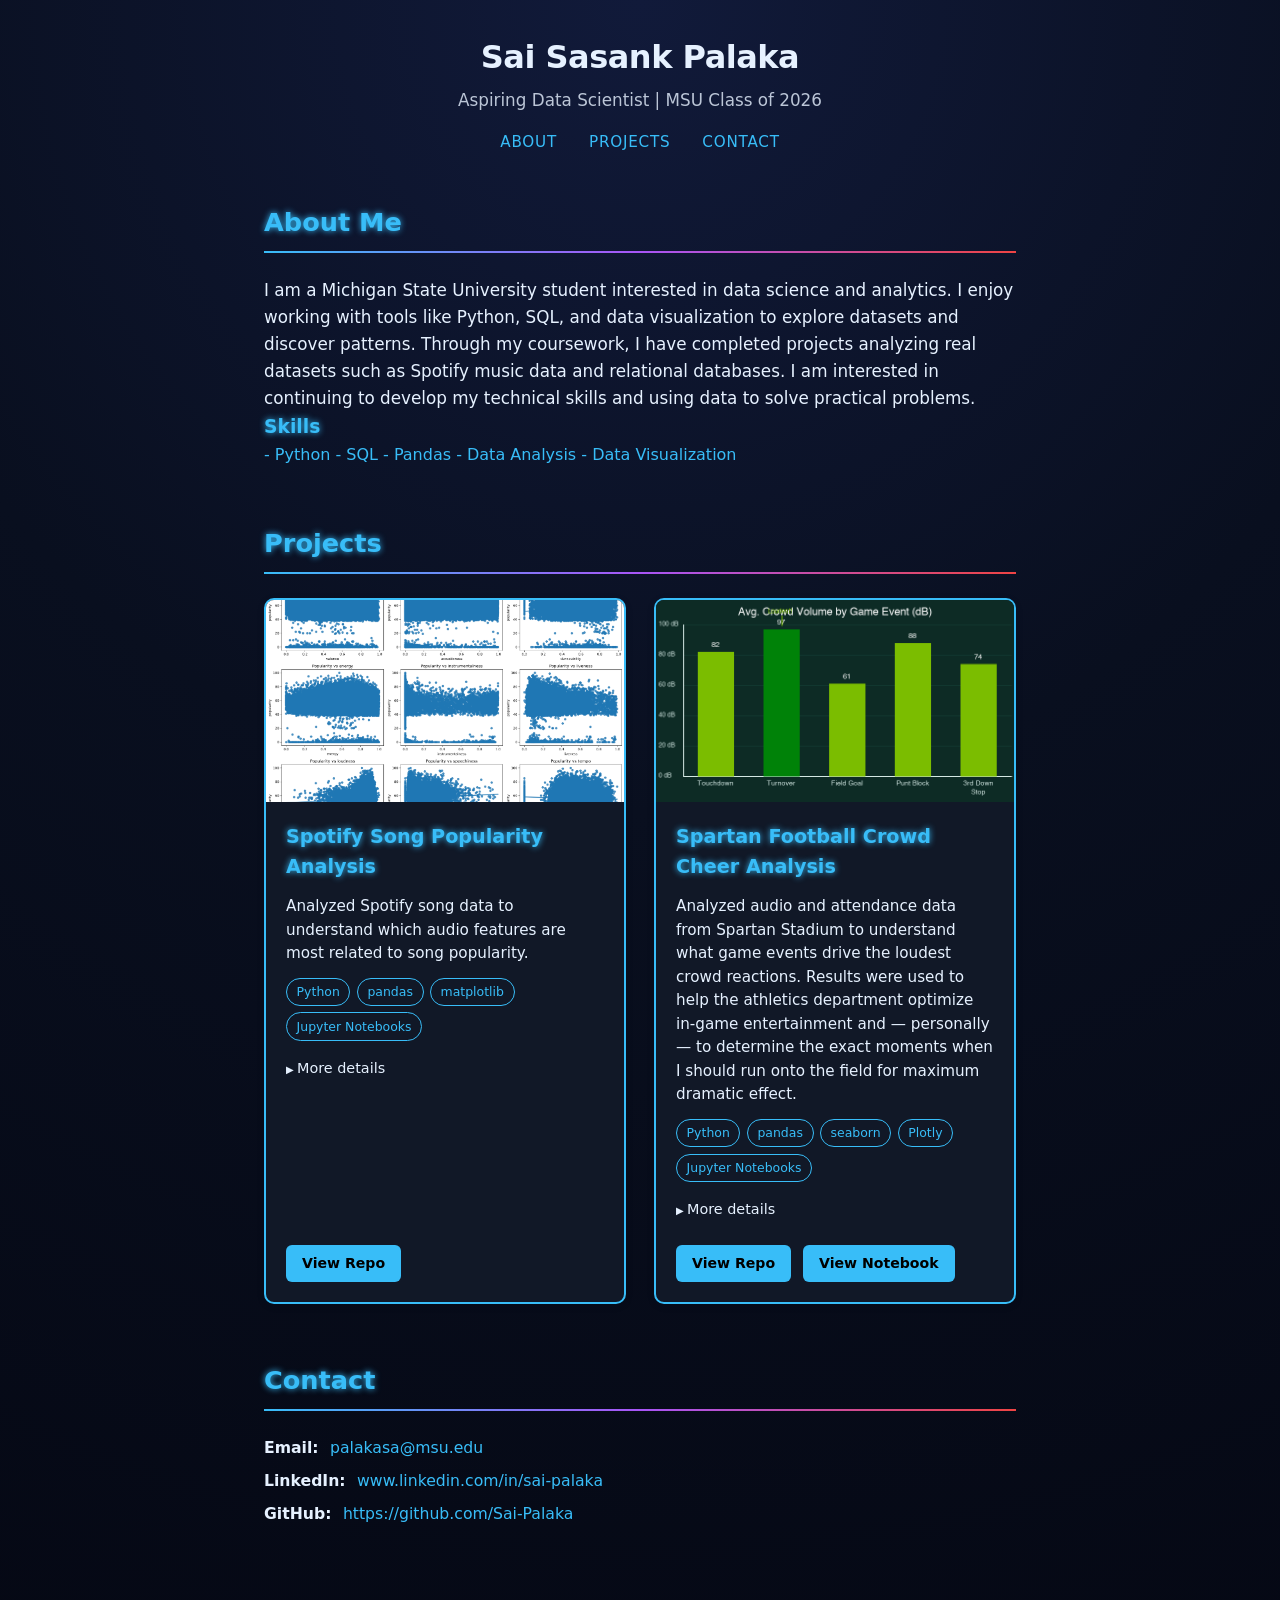
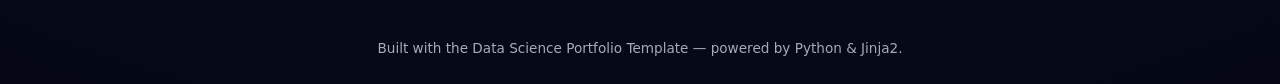
==== docs/index.html @ e14dc068 "deploy website" ====
<!DOCTYPE html>
<html lang="en">
<head>
  <meta charset="UTF-8" />
  <meta name="viewport" content="width=device-width, initial-scale=1.0" />
  <title>Sai Palaka | Data Science Portfolio</title>

  <!-- Base styles always loaded -->
  <link rel="stylesheet" href="css/base.css" />

  <!-- Theme stylesheet — controlled by `theme` in portfolio_config.yaml -->
  <link rel="stylesheet" href="css/themes/gojo.css" />
</head>
<body>

  <!-- ===== Header ===== -->
  <header class="site-header">
    <div class="header-inner">
      <div class="header-name">Sai Sasank Palaka</div>
      <div class="header-tagline">Aspiring Data Scientist | MSU Class of 2026</div>
    </div>

    <!-- Navigation bar -->
    <nav class="site-nav">
      <a href="#about">About</a>
      <a href="#projects">Projects</a>
      <a href="#contact">Contact</a>
    </nav>
  </header>

  <!-- ===== Main content (filled in by child templates) ===== -->
  <main class="site-main">
    

<!-- ===== About section ===== -->
<section id="about" class="section about-section">
  <h2>About Me</h2>

  <div class="about-text">
    <p>I am a Michigan State University student interested in data science
and analytics. I enjoy working with tools like Python, SQL, and
data visualization to explore datasets and discover patterns.
Through my coursework, I have completed projects analyzing real
datasets such as Spotify music data and relational databases.
I am interested in continuing to develop my technical skills and
using data to solve practical problems.</p>
  </div>

  <h3>Skills</h3>
  <div class="skills-text">
    - Python
- SQL
- Pandas
- Data Analysis
- Data Visualization

  </div>

</section>

<!-- ===== Projects section ===== -->
<section id="projects" class="section projects-section">
  <h2>Projects</h2>

  <div class="project-grid">
    
    <article class="project-card">

      <!-- Project thumbnail image -->
      <div class="project-image-wrapper">
        <img
          src="img/spotify_analysis.png"
          alt="Thumbnail for Spotify Song Popularity Analysis"
          class="project-image"
        />
      </div>

      <div class="project-body">
        <h3 class="project-title">Spotify Song Popularity Analysis</h3>

        <!-- Short summary written for a non-expert audience -->
        <p class="project-summary">Analyzed Spotify song data to understand which audio features are most related to song popularity.
</p>

        <!-- Tech stack as pill badges -->
        <div class="tech-stack">
          
          <span class="tech-badge">Python</span>
          
          <span class="tech-badge">pandas</span>
          
          <span class="tech-badge">matplotlib</span>
          
          <span class="tech-badge">Jupyter Notebooks</span>
          
        </div>

        <!-- Collapsible details (problem / approach / results) -->
        <details class="project-details">
          <summary>More details</summary>

          <div class="detail-block">
            <h4>Problem</h4>
            <p>With so many different audio features available for songs, it can be difficult to understand what actually makes a song popular. The goal of this project was to identify which features have the strongest relationship with popularity.
</p>
          </div>

          <div class="detail-block">
            <h4>Approach</h4>
            <p>I analyzed a dataset of Spotify songs using Python and pandas. I explored relationships between features such as energy, danceability, loudness, tempo, and valence using summary statistics and visualizations to identify patterns.
</p>
          </div>

          <div class="detail-block">
            <h4>Results &amp; Impact</h4>
            <p>The analysis showed that energy and danceability had strong positive relationships with popularity, while tempo and loudness had little effect. This helps highlight which characteristics are more important when predicting song success.
</p>
          </div>
        </details>

        <!-- Links to the GitHub repo and notebook -->
        <div class="project-links">
          
          <a href="https://github.com/Sai-Palaka/Spotify-Project-CMSE-202" target="_blank" rel="noopener" class="btn btn-repo">
            View Repo
          </a>
          
          
        </div>
      </div>

    </article>
    
    <article class="project-card">

      <!-- Project thumbnail image -->
      <div class="project-image-wrapper">
        <img
          src="img/placeholder_project_2.png"
          alt="Thumbnail for Spartan Football Crowd Cheer Analysis"
          class="project-image"
        />
      </div>

      <div class="project-body">
        <h3 class="project-title">Spartan Football Crowd Cheer Analysis</h3>

        <!-- Short summary written for a non-expert audience -->
        <p class="project-summary">Analyzed audio and attendance data from Spartan Stadium to understand what game events drive the loudest crowd reactions. Results were used to help the athletics department optimize in-game entertainment and — personally — to determine the exact moments when I should run onto the field for maximum dramatic effect.
</p>

        <!-- Tech stack as pill badges -->
        <div class="tech-stack">
          
          <span class="tech-badge">Python</span>
          
          <span class="tech-badge">pandas</span>
          
          <span class="tech-badge">seaborn</span>
          
          <span class="tech-badge">Plotly</span>
          
          <span class="tech-badge">Jupyter Notebooks</span>
          
        </div>

        <!-- Collapsible details (problem / approach / results) -->
        <details class="project-details">
          <summary>More details</summary>

          <div class="detail-block">
            <h4>Problem</h4>
            <p>Fan energy is contagious, but it is also unpredictable. The athletics department wanted to know which in-game events (touchdowns, turnovers, big defensive stops, walk-up music choices) produced the biggest crowd reactions — and whether the pattern differed by opponent, weather, or game time. As the mascot, I had strong professional interest in this question.
</p>
          </div>

          <div class="detail-block">
            <h4>Approach</h4>
            <p>Combined play-by-play game data with decibel readings from stadium microphones across three seasons (~36 home games). Engineered features for score differential, down-and-distance, quarter, temperature, and opponent rank. Produced interactive Plotly dashboards that let non-technical staff filter by season and event type to explore crowd response patterns on their own.
</p>
          </div>

          <div class="detail-block">
            <h4>Results &amp; Impact</h4>
            <p>Defensive turnovers produced the loudest average crowd response — louder even than touchdowns — especially when MSU was trailing. Walk-up music selections in the 3rd quarter showed a statistically significant effect on cheer volume for games decided by fewer than 10 points. The athletics team used these findings to redesign the third-quarter entertainment package for the following season. I was given extra treats for my contributions.
</p>
          </div>
        </details>

        <!-- Links to the GitHub repo and notebook -->
        <div class="project-links">
          
          <a href="https://github.com/zeke-wonder-dog/spartan-cheer-analysis" target="_blank" rel="noopener" class="btn btn-repo">
            View Repo
          </a>
          
          
          <a href="https://github.com/zeke-wonder-dog/spartan-cheer-analysis/blob/main/cheer_analysis.ipynb" target="_blank" rel="noopener" class="btn btn-notebook">
            View Notebook
          </a>
          
        </div>
      </div>

    </article>
    
  </div>
</section>

<!-- ===== Contact section ===== -->
<section id="contact" class="section contact-section">
  <h2>Contact</h2>
  <ul class="contact-list">
    
    <li>
      <span class="contact-label">Email:</span>
      <a href="mailto:palakasa@msu.edu">palakasa@msu.edu</a>
    </li>
    
    
    <li>
      <span class="contact-label">LinkedIn:</span>
      <a href="www.linkedin.com/in/sai-palaka" target="_blank" rel="noopener">www.linkedin.com/in/sai-palaka</a>
    </li>
    
    
    <li>
      <span class="contact-label">GitHub:</span>
      <a href="https://github.com/Sai-Palaka" target="_blank" rel="noopener">https://github.com/Sai-Palaka</a>
    </li>
    
  </ul>
</section>


  </main>

  <!-- ===== Footer ===== -->
  <footer class="site-footer">
    <p>Built with the Data Science Portfolio Template &mdash; powered by Python &amp; Jinja2.</p>
  </footer>

</body>
</html>
---- docs/css/base.css ----
/* ============================================================
   base.css  —  Layout and structure styles shared by all themes.
   Theme-specific colors (backgrounds, text, accents) live in
   static/css/themes/light.css and static/css/themes/dark.css.
   ============================================================ */

/* ----- Reset & box model ----- */
*, *::before, *::after {
  box-sizing: border-box;
  margin: 0;
  padding: 0;
}

body {
  font-family: "Segoe UI", system-ui, -apple-system, sans-serif;
  font-size: 1rem;
  line-height: 1.6;
  min-height: 100vh;
  display: flex;
  flex-direction: column;
}

a {
  text-decoration: none;
}

a:hover {
  text-decoration: underline;
}

img {
  max-width: 100%;
  display: block;
}

/* ----- Site header ----- */
.site-header {
  padding: 2rem 1.5rem 1rem;
  text-align: center;
}

.header-name {
  font-size: 2rem;
  font-weight: 700;
  letter-spacing: -0.5px;
}

.header-tagline {
  font-size: 1.05rem;
  margin-top: 0.25rem;
  opacity: 0.8;
}

/* ----- Navigation ----- */
.site-nav {
  margin-top: 1rem;
  display: flex;
  justify-content: center;
  gap: 2rem;
  font-size: 0.95rem;
  font-weight: 500;
  text-transform: uppercase;
  letter-spacing: 0.05em;
}

/* ----- Main content area ----- */
.site-main {
  flex: 1;
  max-width: 800px;
  width: 100%;
  margin: 0 auto;
  padding: 2rem 1.5rem;
}

/* ----- Generic section spacing ----- */
.section {
  margin-bottom: 3.5rem;
}

.section h2 {
  font-size: 1.6rem;
  font-weight: 700;
  margin-bottom: 1rem;
  padding-bottom: 0.4rem;
  border-bottom: 2px solid;
}

/* ----- About section ----- */
.about-text {
  font-size: 1.05rem;
}

.about-text p + p {
  margin-top: 1rem;
}

/* ----- Project grid ----- */
.project-grid {
  display: grid;
  grid-template-columns: repeat(auto-fill, minmax(340px, 1fr));
  gap: 1.75rem;
}

/* ----- Project card ----- */
.project-card {
  border-radius: 10px;
  overflow: hidden;
  display: flex;
  flex-direction: column;
  box-shadow: 0 2px 8px rgba(0, 0, 0, 0.08);
  transition: box-shadow 0.2s ease;
}

.project-card:hover {
  box-shadow: 0 4px 16px rgba(0, 0, 0, 0.14);
}

.project-image-wrapper {
  width: 100%;
  aspect-ratio: 16 / 9;
  overflow: hidden;
}

.project-image {
  width: 100%;
  height: 100%;
  object-fit: cover;
}

.project-body {
  padding: 1.25rem;
  display: flex;
  flex-direction: column;
  gap: 0.75rem;
  flex: 1;
}

.project-title {
  font-size: 1.2rem;
  font-weight: 600;
}

.project-summary {
  font-size: 0.95rem;
  line-height: 1.55;
}

/* ----- Tech stack badges ----- */
.tech-stack {
  display: flex;
  flex-wrap: wrap;
  gap: 0.4rem;
}

.tech-badge {
  font-size: 0.78rem;
  font-weight: 500;
  padding: 0.2rem 0.6rem;
  border-radius: 999px;
}

/* ----- Collapsible project details ----- */
.project-details {
  font-size: 0.9rem;
}

.project-details summary {
  cursor: pointer;
  font-weight: 500;
  padding: 0.25rem 0;
  list-style: none;
}

.project-details summary::-webkit-details-marker {
  display: none;
}

.project-details summary::before {
  content: "▶  ";
  font-size: 0.7em;
}

details[open] summary::before {
  content: "▼  ";
}

.detail-block {
  margin-top: 0.75rem;
}

.detail-block h4 {
  font-size: 0.85rem;
  text-transform: uppercase;
  letter-spacing: 0.06em;
  margin-bottom: 0.25rem;
  font-weight: 600;
}

/* ----- Project link buttons ----- */
.project-links {
  display: flex;
  gap: 0.75rem;
  margin-top: auto;
  padding-top: 0.5rem;
}

.btn {
  display: inline-block;
  padding: 0.45rem 1rem;
  border-radius: 6px;
  font-size: 0.88rem;
  font-weight: 600;
  transition: opacity 0.15s ease;
}

.btn:hover {
  opacity: 0.85;
  text-decoration: none;
}

/* ----- Contact section ----- */
.contact-list {
  list-style: none;
  display: flex;
  flex-direction: column;
  gap: 0.5rem;
  font-size: 0.98rem;
}

.contact-label {
  font-weight: 600;
  margin-right: 0.4rem;
}

/* ----- Footer ----- */
.site-footer {
  text-align: center;
  padding: 1.5rem;
  font-size: 0.85rem;
  opacity: 0.7;
}

/* ----- Responsive tweaks ----- */
@media (max-width: 500px) {
  .project-grid {
    grid-template-columns: 1fr;
  }
  .header-name {
    font-size: 1.5rem;
  }
}
---- docs/css/themes/gojo.css ----
html {
  scroll-behavior: smooth;
}

:root {
  --bg-color: #0b1120;
  --text-color: #e6f1ff;

  --blue-energy: #38bdf8;
  --red-energy: #ef4444;
  --purple-energy: #a855f7;

  --card-bg: #111827;
}

/* Background */
body {
  background-color: var(--bg-color);
  color: var(--text-color);
}

/* ===== HEADINGS → BLUE (not purple) ===== */
h1, h2, h3 {
  color: var(--blue-energy);
  text-shadow: 0 0 6px var(--blue-energy);
}

/* ===== SECTION DIVIDERS → PURPLE ===== */
.section h2 {
  border-bottom: 2px solid var(--purple-energy);
}

/* ===== PROJECT CARDS ===== */
.project-card {
  background-color: var(--card-bg);
  border: 2px solid var(--blue-energy);
  transition: all 0.3s ease;
}

/* Hover = Hollow Purple energy */
.project-card:hover {
  border-color: var(--purple-energy);
  box-shadow: 0 0 20px var(--purple-energy);
}

/* ===== BUTTONS ===== */
.btn {
  background-color: var(--blue-energy);
  color: black;
  transition: 0.3s;
}

/* Red shows up on interaction */
.btn:hover {
  background-color: var(--red-energy);
  color: white;
}

/* ===== TECH BADGES ===== */
.tech-badge {
  background-color: transparent;
  border: 1px solid var(--blue-energy);
  color: var(--blue-energy);
}

/* Hover → Purple */
.tech-badge:hover {
  background-color: var(--purple-energy);
  color: white;
}

/* ===== SKILLS TEXT ACCENT ===== */
.skills-text {
  color: var(--blue-energy);
}

/* ===== SUBTLE RED ACCENT (very important balance) ===== */
a {
  color: var(--blue-energy);
}

a:hover {
  color: var(--red-energy);
}

.project-card {
  transition: transform 0.3s ease, box-shadow 0.3s ease;
}

.project-card:hover {
  transform: translateY(-8px);
  box-shadow: 0 10px 25px rgba(168, 85, 247, 0.4);
}

@keyframes glowPulse {
  0% { box-shadow: 0 0 5px #38bdf8; }
  50% { box-shadow: 0 0 15px #a855f7; }
  100% { box-shadow: 0 0 5px #38bdf8; }
}

.project-card {
  animation: glowPulse 3s infinite;
}

body {
  background: radial-gradient(circle at top, #111a3a 0%, #090f1f 45%, #050814 100%);
}

.section h2 {
  border-bottom: none;
  padding-bottom: 8px;
  position: relative;
}

.section h2::after {
  content: "";
  display: block;
  width: 100%;
  height: 2px;
  margin-top: 8px;
  background: linear-gradient(90deg, var(--blue-energy), var(--purple-energy), var(--red-energy));
}

.section h2 {
  border-bottom: none;
  padding-bottom: 8px;
  position: relative;
}

.section h2::after {
  content: "";
  display: block;
  width: 100%;
  height: 2px;
  margin-top: 8px;
  background: linear-gradient(90deg, var(--blue-energy), var(--purple-energy), var(--red-energy));
}

.project-image {
  width: 100%;
  height: 220px;
  object-fit: cover;
  display: block;
}

.project-card {
  position: relative;
}

.project-card::before {
  content: "";
  position: absolute;
  inset: -2px;
  z-index: -1;
  filter: blur(16px);
  opacity: 0.25;
  background: linear-gradient(135deg, var(--blue-energy), var(--purple-energy), var(--red-energy));
}
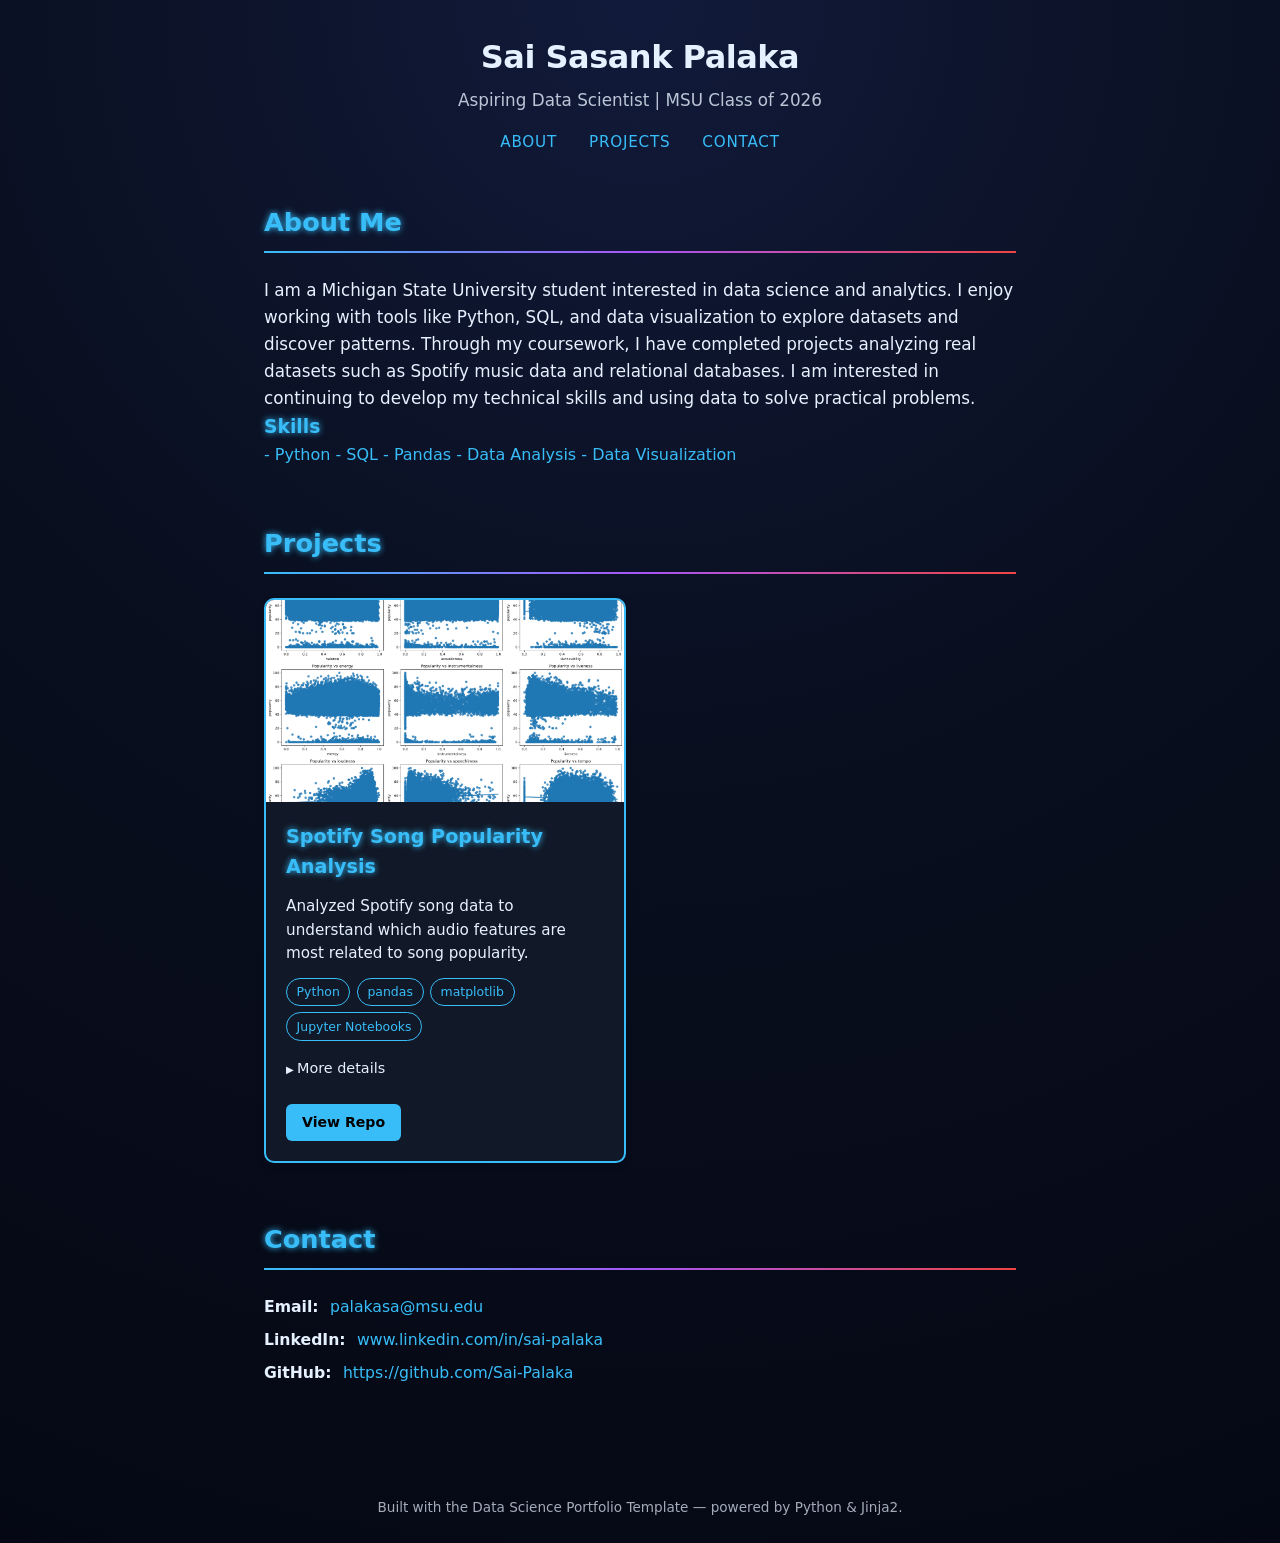
==== commit 0d5339a6: "Add NYC 311 analysis project" ====
--- a/docs/index.html
+++ b/docs/index.html
@@ -131,79 +131,6 @@
 
     </article>
     
-    <article class="project-card">
-
-      <!-- Project thumbnail image -->
-      <div class="project-image-wrapper">
-        <img
-          src="img/placeholder_project_2.png"
-          alt="Thumbnail for Spartan Football Crowd Cheer Analysis"
-          class="project-image"
-        />
-      </div>
-
-      <div class="project-body">
-        <h3 class="project-title">Spartan Football Crowd Cheer Analysis</h3>
-
-        <!-- Short summary written for a non-expert audience -->
-        <p class="project-summary">Analyzed audio and attendance data from Spartan Stadium to understand what game events drive the loudest crowd reactions. Results were used to help the athletics department optimize in-game entertainment and — personally — to determine the exact moments when I should run onto the field for maximum dramatic effect.
-</p>
-
-        <!-- Tech stack as pill badges -->
-        <div class="tech-stack">
-          
-          <span class="tech-badge">Python</span>
-          
-          <span class="tech-badge">pandas</span>
-          
-          <span class="tech-badge">seaborn</span>
-          
-          <span class="tech-badge">Plotly</span>
-          
-          <span class="tech-badge">Jupyter Notebooks</span>
-          
-        </div>
-
-        <!-- Collapsible details (problem / approach / results) -->
-        <details class="project-details">
-          <summary>More details</summary>
-
-          <div class="detail-block">
-            <h4>Problem</h4>
-            <p>Fan energy is contagious, but it is also unpredictable. The athletics department wanted to know which in-game events (touchdowns, turnovers, big defensive stops, walk-up music choices) produced the biggest crowd reactions — and whether the pattern differed by opponent, weather, or game time. As the mascot, I had strong professional interest in this question.
-</p>
-          </div>
-
-          <div class="detail-block">
-            <h4>Approach</h4>
-            <p>Combined play-by-play game data with decibel readings from stadium microphones across three seasons (~36 home games). Engineered features for score differential, down-and-distance, quarter, temperature, and opponent rank. Produced interactive Plotly dashboards that let non-technical staff filter by season and event type to explore crowd response patterns on their own.
-</p>
-          </div>
-
-          <div class="detail-block">
-            <h4>Results &amp; Impact</h4>
-            <p>Defensive turnovers produced the loudest average crowd response — louder even than touchdowns — especially when MSU was trailing. Walk-up music selections in the 3rd quarter showed a statistically significant effect on cheer volume for games decided by fewer than 10 points. The athletics team used these findings to redesign the third-quarter entertainment package for the following season. I was given extra treats for my contributions.
-</p>
-          </div>
-        </details>
-
-        <!-- Links to the GitHub repo and notebook -->
-        <div class="project-links">
-          
-          <a href="https://github.com/zeke-wonder-dog/spartan-cheer-analysis" target="_blank" rel="noopener" class="btn btn-repo">
-            View Repo
-          </a>
-          
-          
-          <a href="https://github.com/zeke-wonder-dog/spartan-cheer-analysis/blob/main/cheer_analysis.ipynb" target="_blank" rel="noopener" class="btn btn-notebook">
-            View Notebook
-          </a>
-          
-        </div>
-      </div>
-
-    </article>
-    
   </div>
 </section>
 
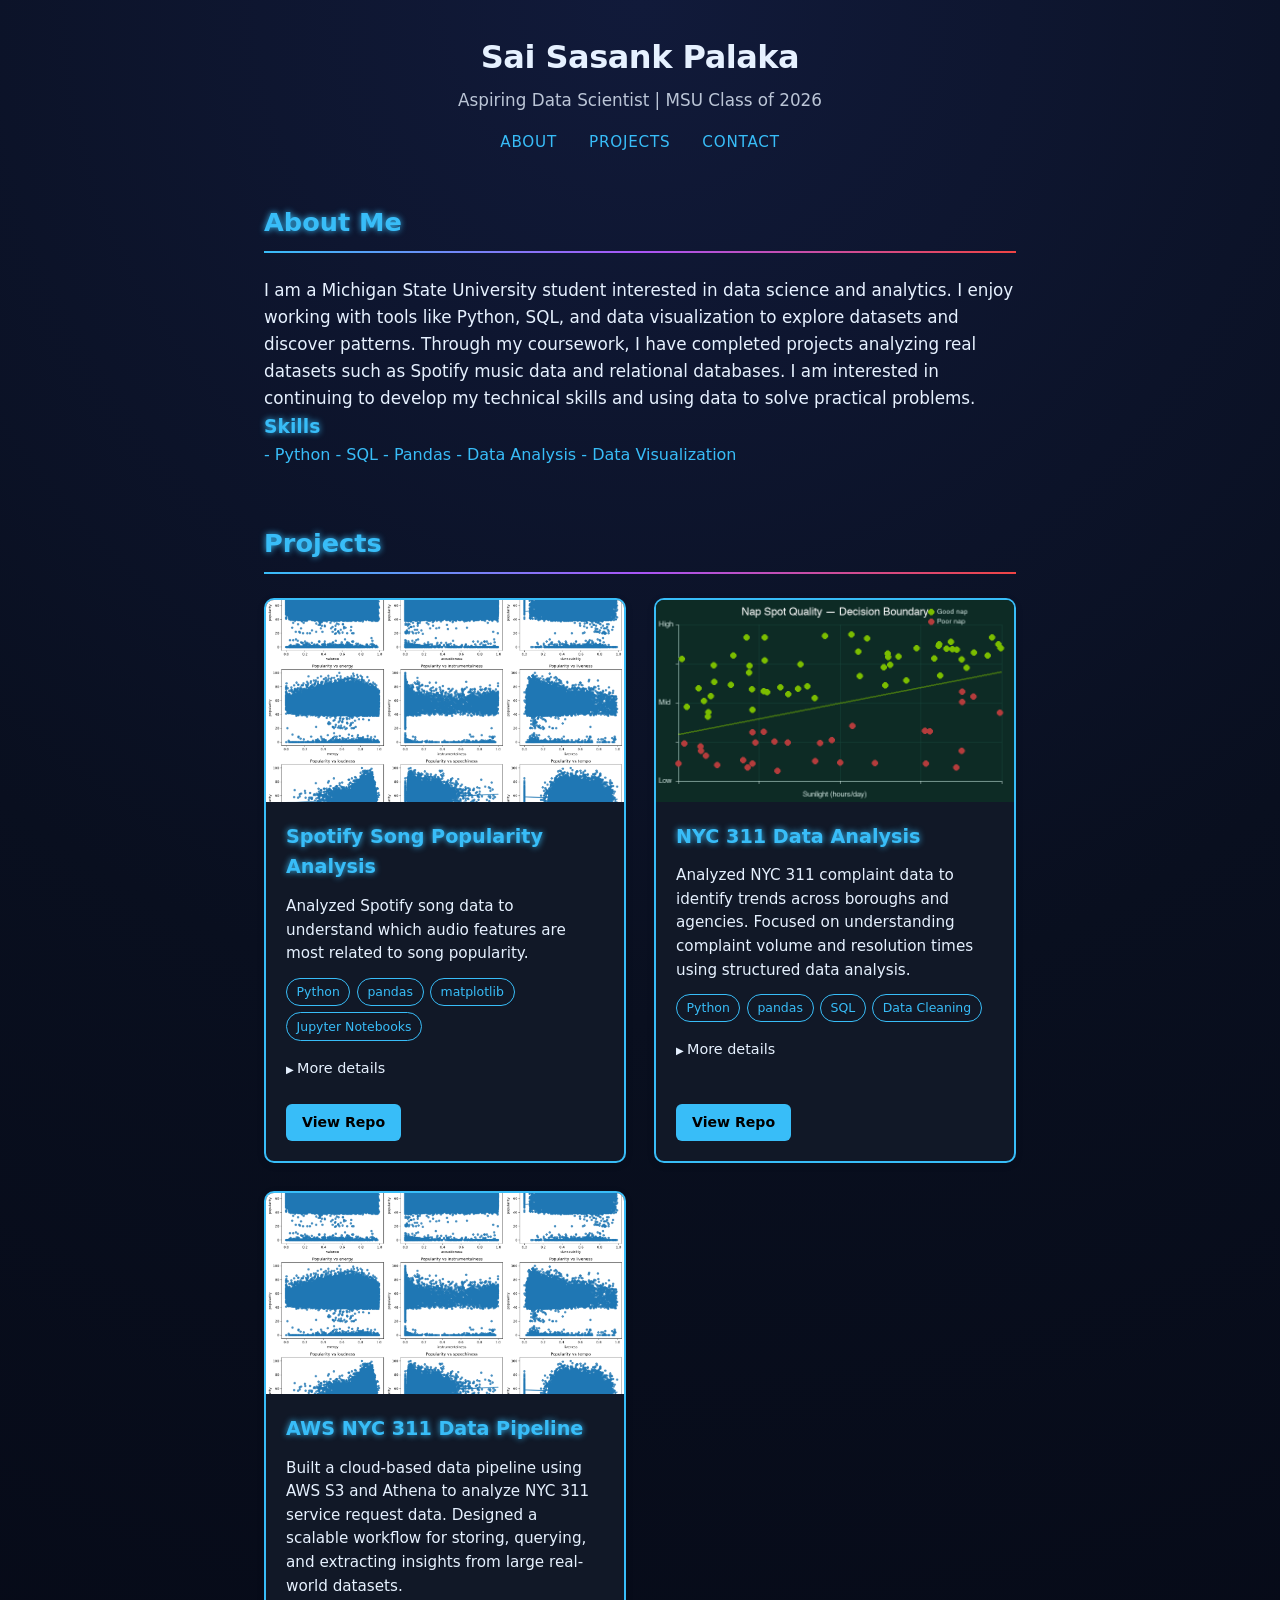
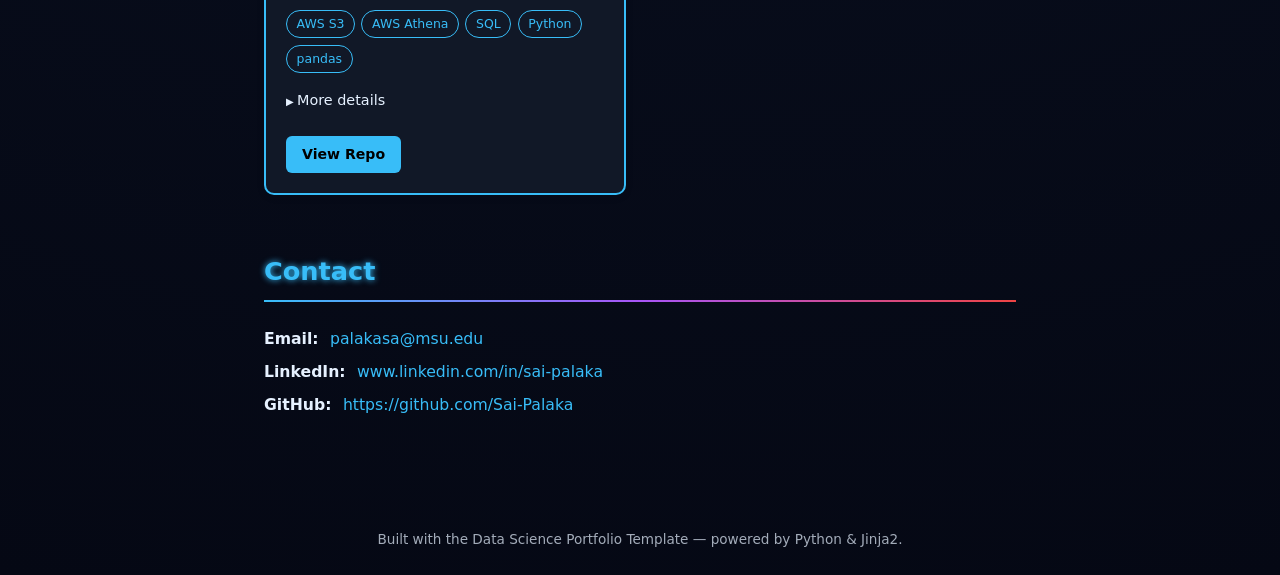
==== commit bc1a2119: "Finalize portfolio config" ====
--- a/docs/index.html
+++ b/docs/index.html
@@ -131,6 +131,142 @@
 
     </article>
     
+    <article class="project-card">
+
+      <!-- Project thumbnail image -->
+      <div class="project-image-wrapper">
+        <img
+          src="img/placeholder_project_1.png"
+          alt="Thumbnail for NYC 311 Data Analysis"
+          class="project-image"
+        />
+      </div>
+
+      <div class="project-body">
+        <h3 class="project-title">NYC 311 Data Analysis</h3>
+
+        <!-- Short summary written for a non-expert audience -->
+        <p class="project-summary">Analyzed NYC 311 complaint data to identify trends across boroughs and agencies. Focused on understanding complaint volume and resolution times using structured data analysis.
+</p>
+
+        <!-- Tech stack as pill badges -->
+        <div class="tech-stack">
+          
+          <span class="tech-badge">Python</span>
+          
+          <span class="tech-badge">pandas</span>
+          
+          <span class="tech-badge">SQL</span>
+          
+          <span class="tech-badge">Data Cleaning</span>
+          
+        </div>
+
+        <!-- Collapsible details (problem / approach / results) -->
+        <details class="project-details">
+          <summary>More details</summary>
+
+          <div class="detail-block">
+            <h4>Problem</h4>
+            <p>NYC 311 generates a large volume of service request data that is difficult to interpret without proper organization. The goal was to analyze patterns in complaints across boroughs and agencies to better understand service demand and efficiency.
+</p>
+          </div>
+
+          <div class="detail-block">
+            <h4>Approach</h4>
+            <p>Cleaned and structured raw complaint data, then analyzed it using Python and SQL. Computed metrics such as complaint counts and average resolution times by borough and agency to uncover patterns in service requests.
+</p>
+          </div>
+
+          <div class="detail-block">
+            <h4>Results &amp; Impact</h4>
+            <p>Found clear differences in complaint volume and response times across agencies and boroughs. The analysis highlights how data can be used to identify inefficiencies and improve service delivery in large cities.
+</p>
+          </div>
+        </details>
+
+        <!-- Links to the GitHub repo and notebook -->
+        <div class="project-links">
+          
+          <a href="https://github.com/Sai-Palaka/YOUR-REPO-LINK" target="_blank" rel="noopener" class="btn btn-repo">
+            View Repo
+          </a>
+          
+          
+        </div>
+      </div>
+
+    </article>
+    
+    <article class="project-card">
+
+      <!-- Project thumbnail image -->
+      <div class="project-image-wrapper">
+        <img
+          src="img/spotify_analysis.png"
+          alt="Thumbnail for AWS NYC 311 Data Pipeline"
+          class="project-image"
+        />
+      </div>
+
+      <div class="project-body">
+        <h3 class="project-title">AWS NYC 311 Data Pipeline</h3>
+
+        <!-- Short summary written for a non-expert audience -->
+        <p class="project-summary">Built a cloud-based data pipeline using AWS S3 and Athena to analyze NYC 311 service request data. Designed a scalable workflow for storing, querying, and extracting insights from large real-world datasets.
+</p>
+
+        <!-- Tech stack as pill badges -->
+        <div class="tech-stack">
+          
+          <span class="tech-badge">AWS S3</span>
+          
+          <span class="tech-badge">AWS Athena</span>
+          
+          <span class="tech-badge">SQL</span>
+          
+          <span class="tech-badge">Python</span>
+          
+          <span class="tech-badge">pandas</span>
+          
+        </div>
+
+        <!-- Collapsible details (problem / approach / results) -->
+        <details class="project-details">
+          <summary>More details</summary>
+
+          <div class="detail-block">
+            <h4>Problem</h4>
+            <p>Large-scale public datasets like NYC 311 are difficult to analyze due to their size and unstructured format. The goal was to create an efficient cloud-based system to store, query, and analyze complaint data across agencies and boroughs.
+</p>
+          </div>
+
+          <div class="detail-block">
+            <h4>Approach</h4>
+            <p>Stored raw data in AWS S3 and organized it into structured formats for querying with AWS Athena. Used SQL queries to analyze complaint volume, response times, and patterns across agencies. Designed the workflow to be scalable and easy to extend for future analysis.
+</p>
+          </div>
+
+          <div class="detail-block">
+            <h4>Results &amp; Impact</h4>
+            <p>Identified trends in complaint distribution and resolution times across NYC agencies. Demonstrated how cloud-based tools can efficiently handle large datasets and support real-time data analysis workflows.
+</p>
+          </div>
+        </details>
+
+        <!-- Links to the GitHub repo and notebook -->
+        <div class="project-links">
+          
+          <a href="https://github.com/Sai-Palaka/aws-nyc311-palakasa" target="_blank" rel="noopener" class="btn btn-repo">
+            View Repo
+          </a>
+          
+          
+        </div>
+      </div>
+
+    </article>
+    
   </div>
 </section>
 
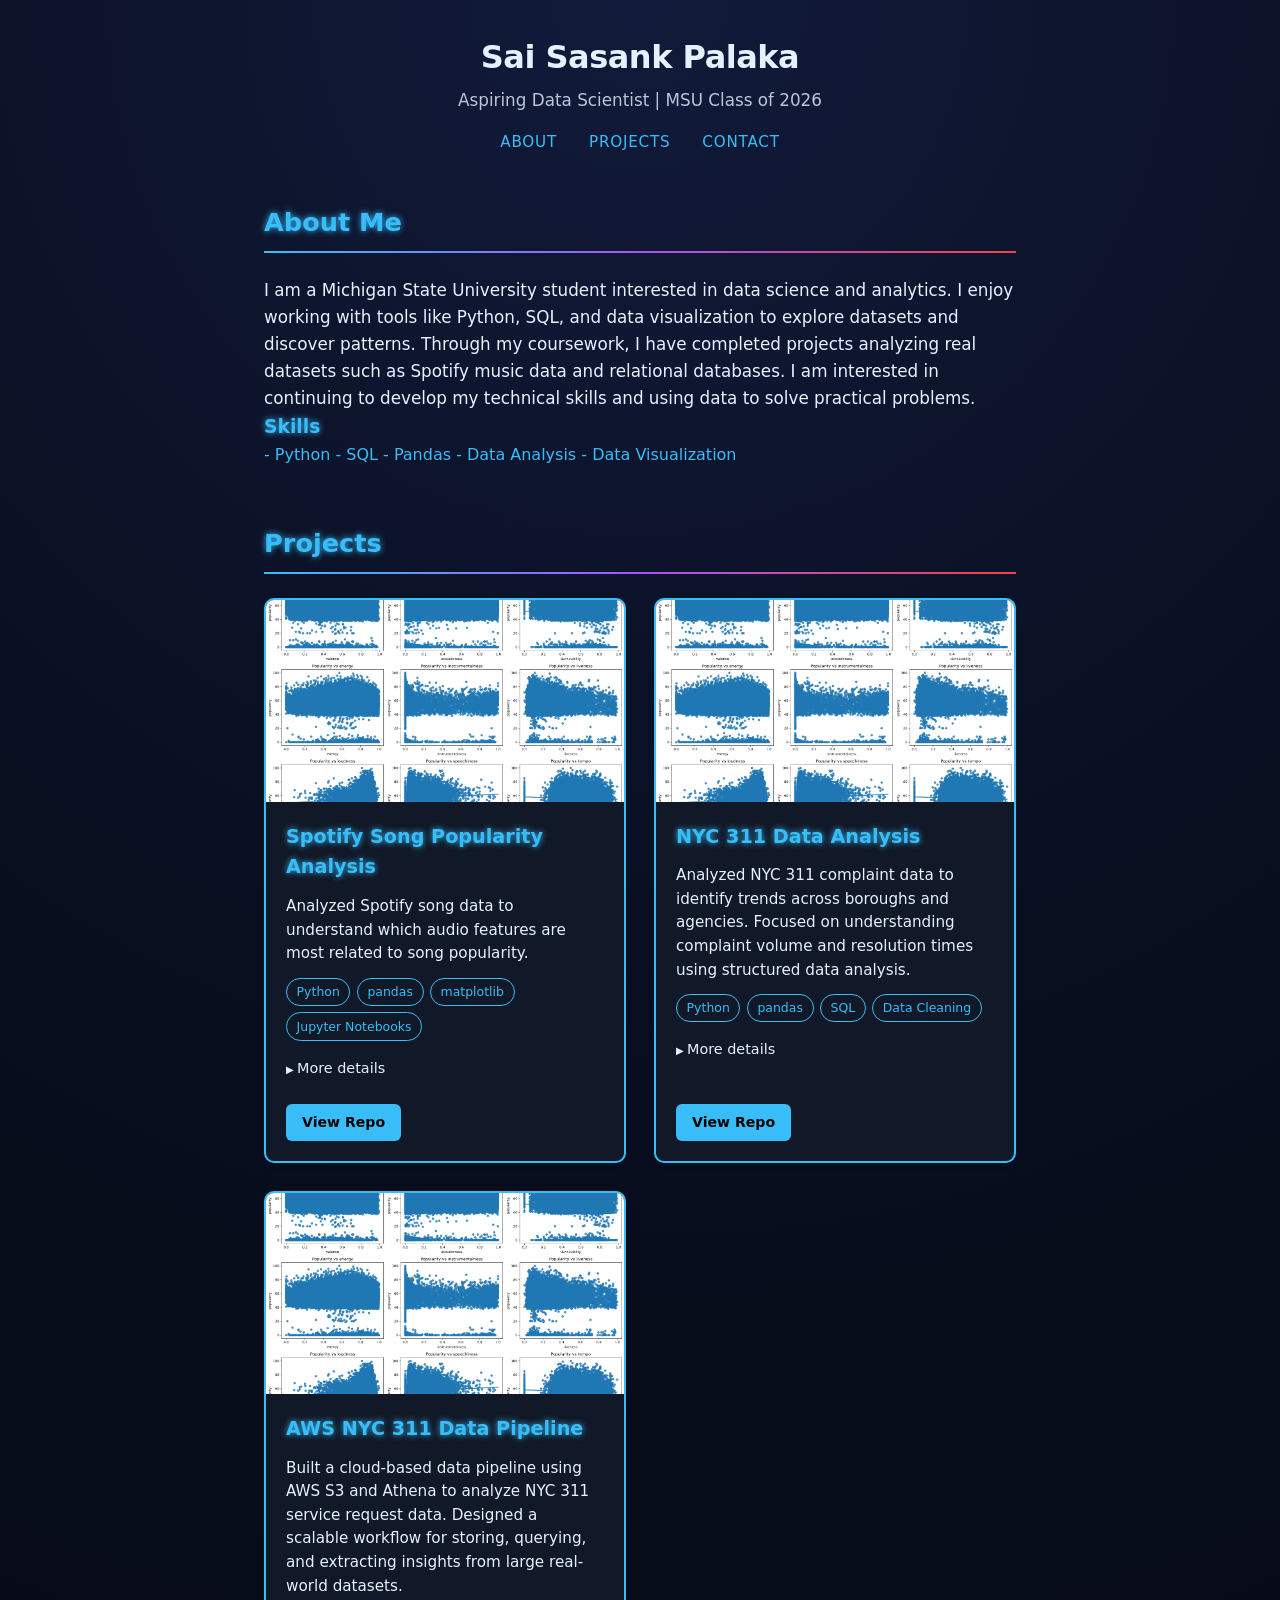
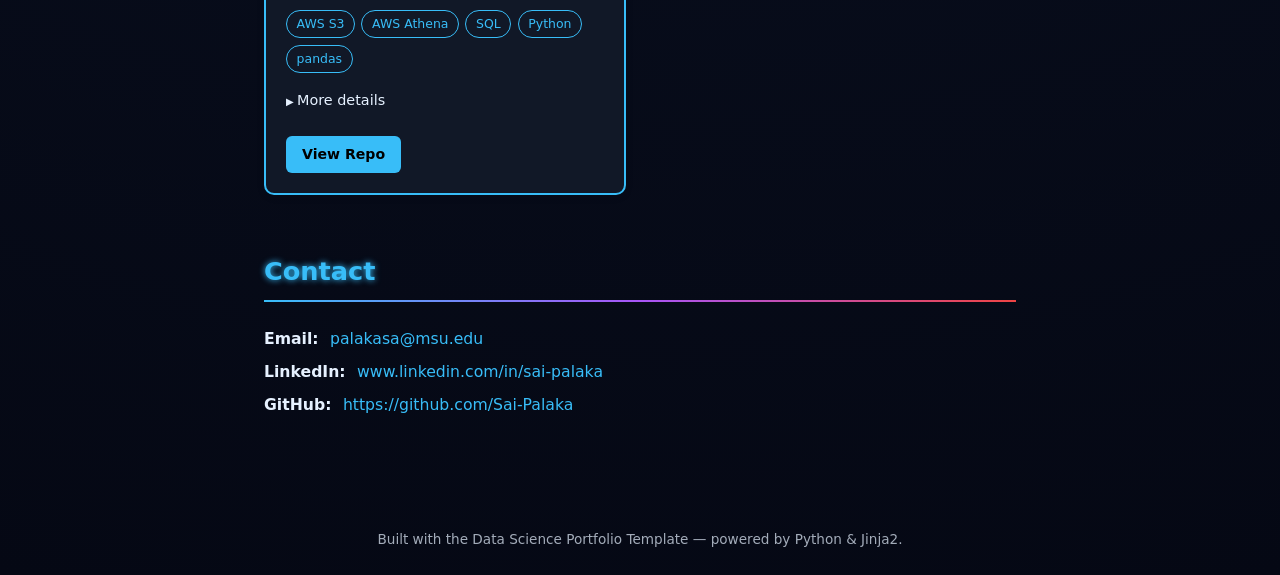
==== commit 7918c0f7: "Show all three projects" ====
--- a/docs/index.html
+++ b/docs/index.html
@@ -136,7 +136,7 @@
       <!-- Project thumbnail image -->
       <div class="project-image-wrapper">
         <img
-          src="img/placeholder_project_1.png"
+          src="img/spotify_analysis.png"
           alt="Thumbnail for NYC 311 Data Analysis"
           class="project-image"
         />
@@ -188,7 +188,7 @@
         <!-- Links to the GitHub repo and notebook -->
         <div class="project-links">
           
-          <a href="https://github.com/Sai-Palaka/YOUR-REPO-LINK" target="_blank" rel="noopener" class="btn btn-repo">
+          <a href="https://github.com/Sai-Palaka/aws-nyc311-palakasa" target="_blank" rel="noopener" class="btn btn-repo">
             View Repo
           </a>
           
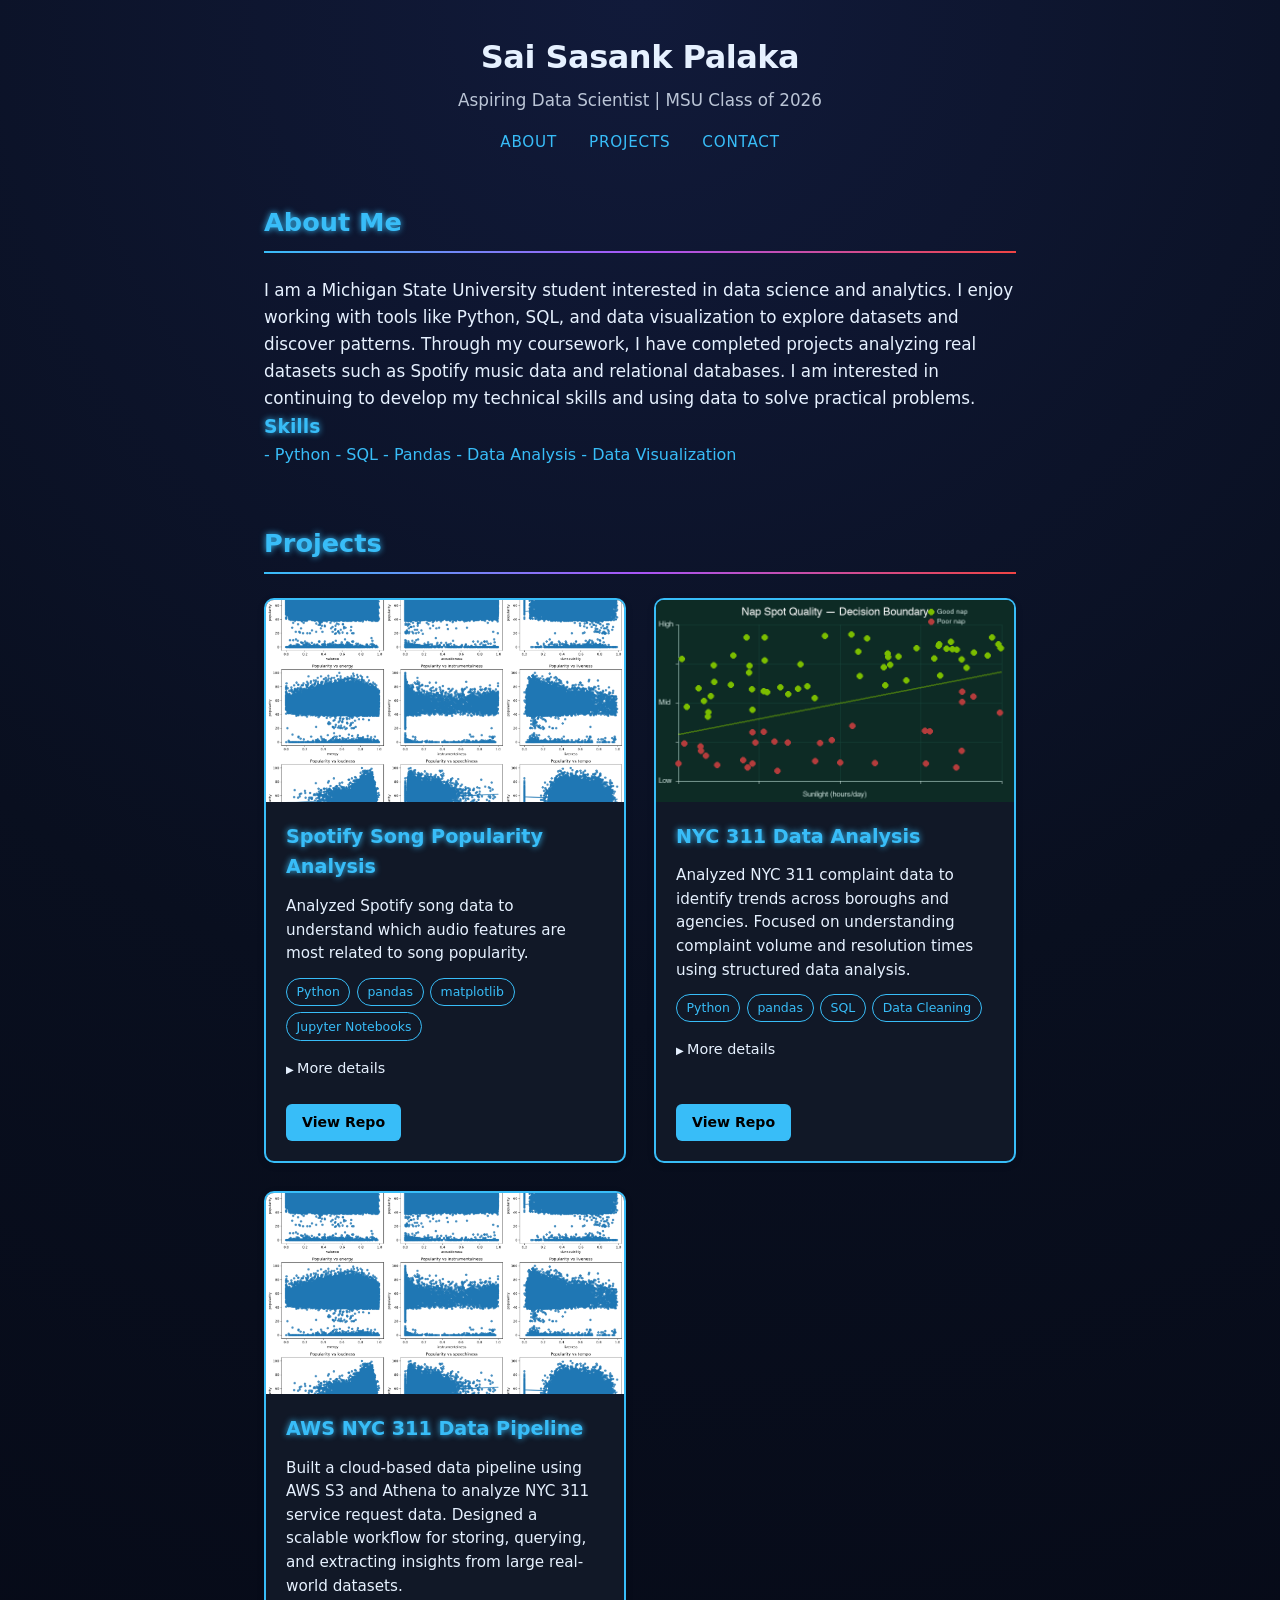
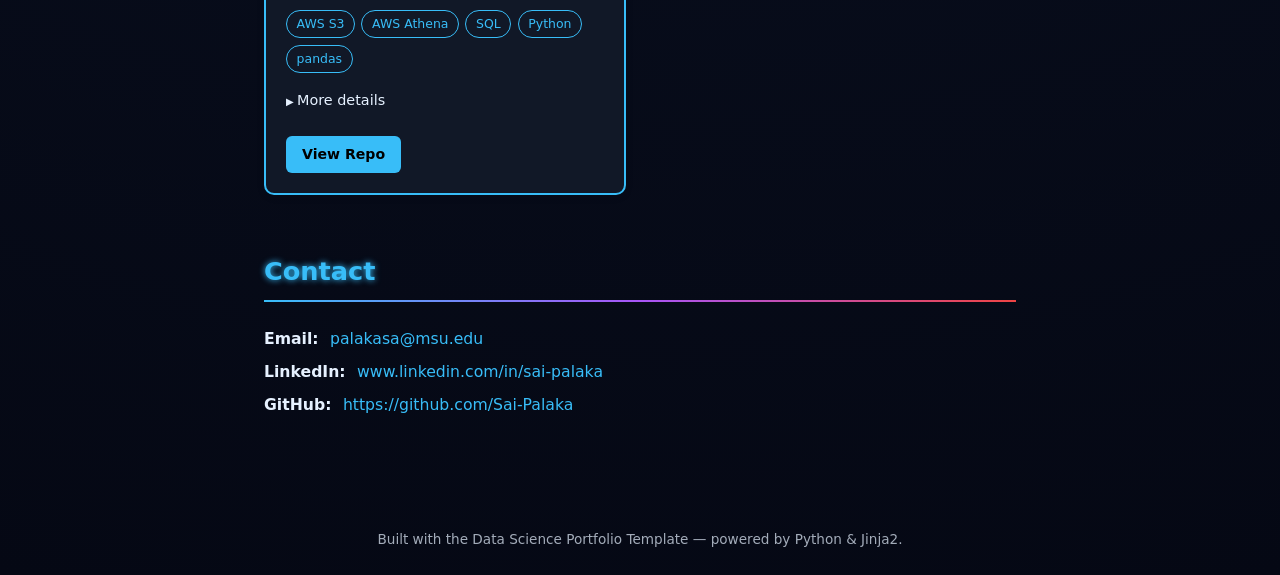
==== commit 96e9697d: "Fix NYC 311 project card" ====
--- a/docs/index.html
+++ b/docs/index.html
@@ -136,7 +136,7 @@
       <!-- Project thumbnail image -->
       <div class="project-image-wrapper">
         <img
-          src="img/spotify_analysis.png"
+          src="img/placeholder_project_1.png"
           alt="Thumbnail for NYC 311 Data Analysis"
           class="project-image"
         />
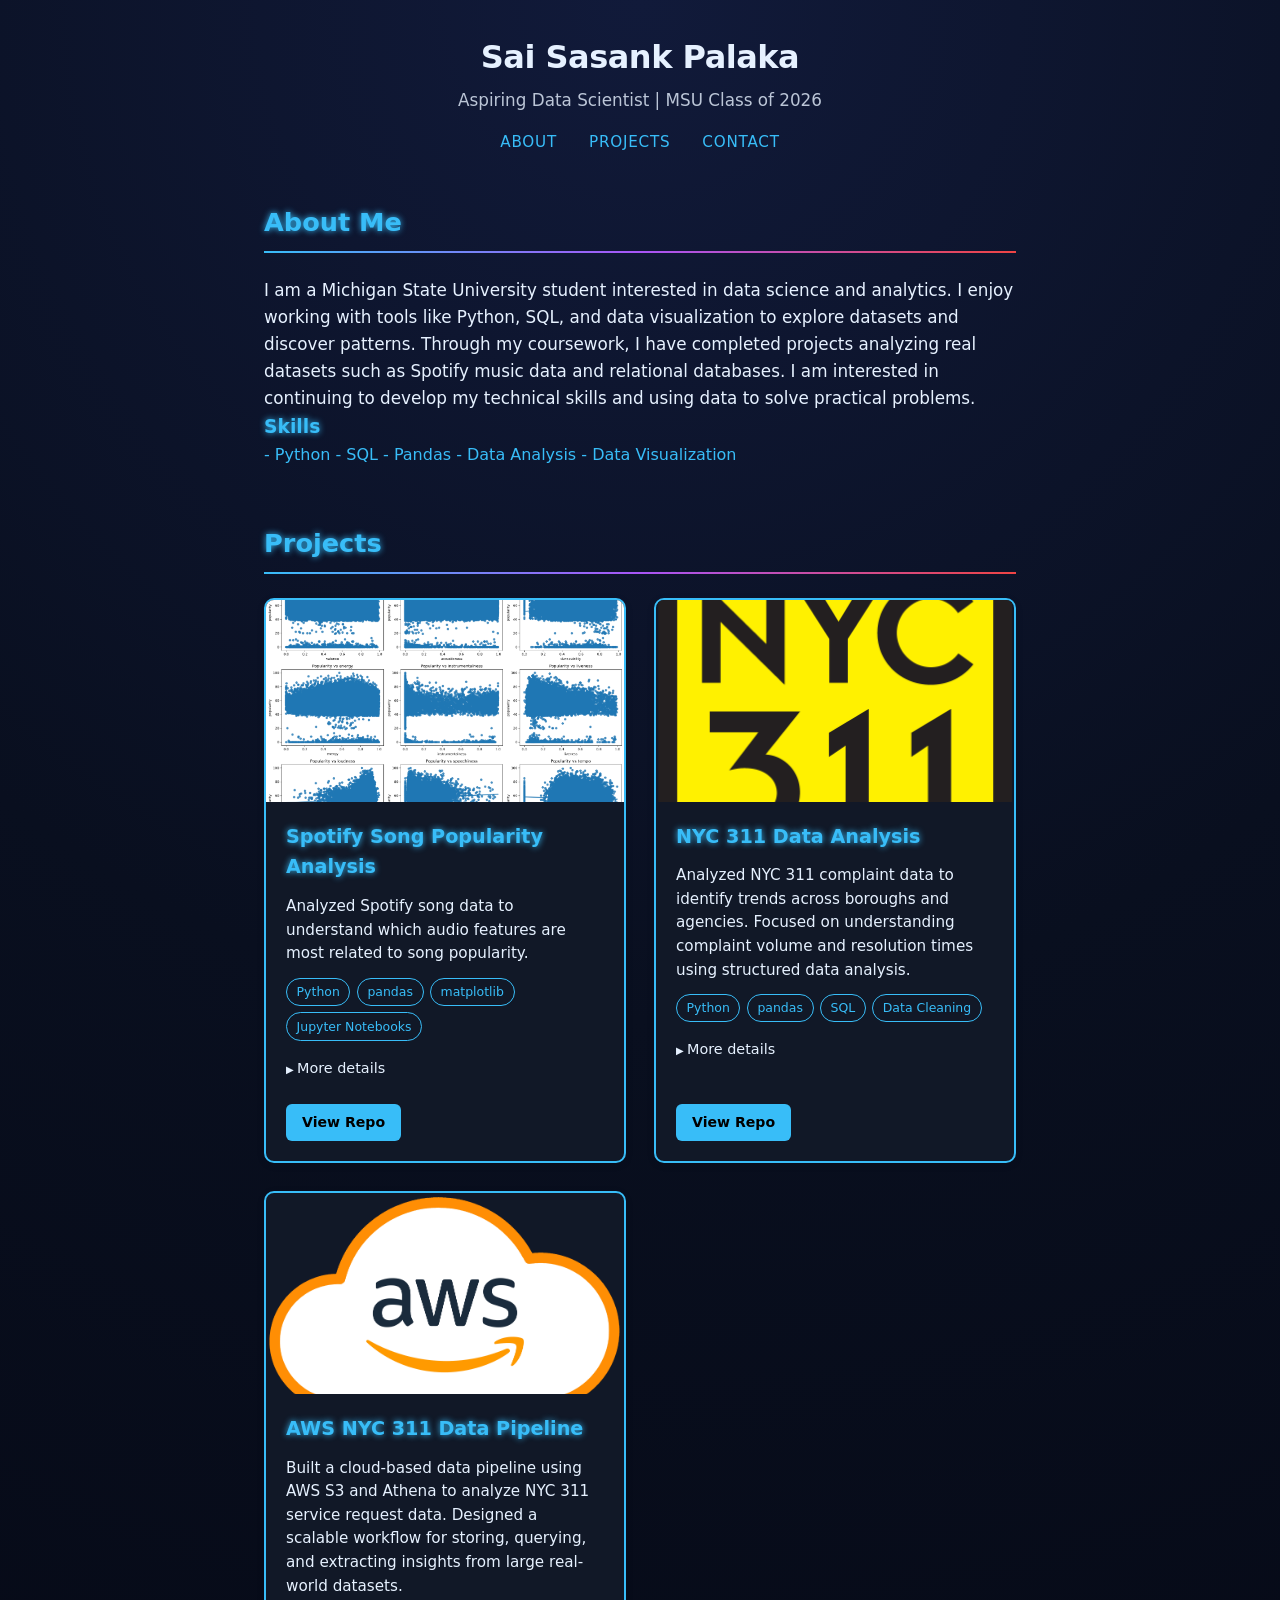
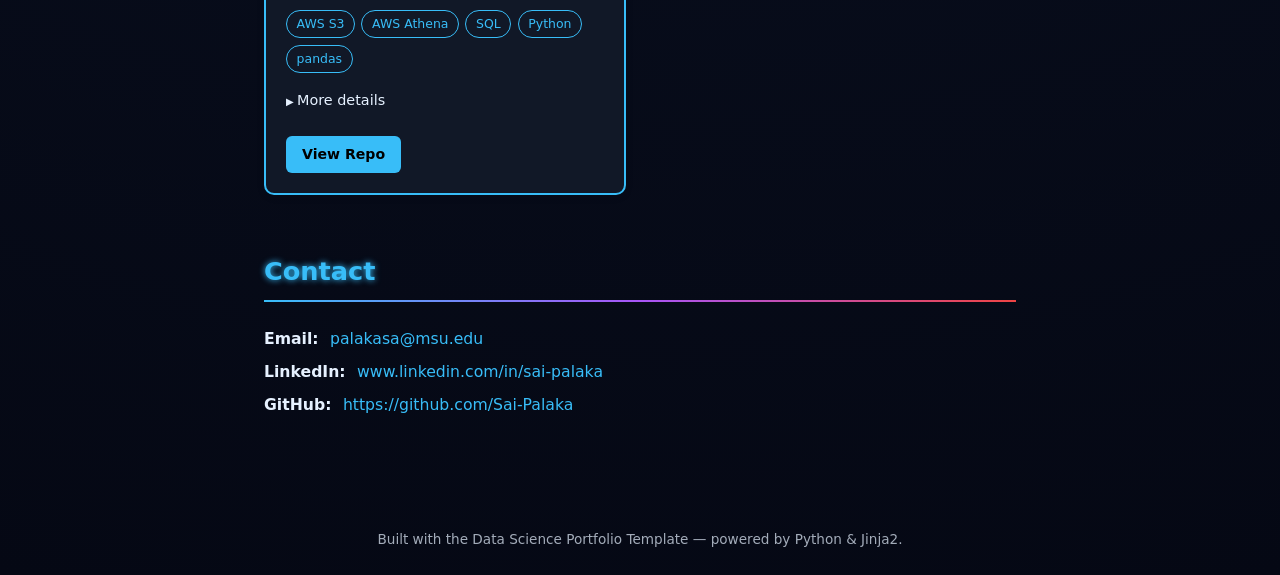
==== commit 1a4da33e: "Add real project images" ====
--- a/docs/index.html
+++ b/docs/index.html
@@ -136,7 +136,7 @@
       <!-- Project thumbnail image -->
       <div class="project-image-wrapper">
         <img
-          src="img/placeholder_project_1.png"
+          src="img/nyc_311.png"
           alt="Thumbnail for NYC 311 Data Analysis"
           class="project-image"
         />
@@ -203,7 +203,7 @@
       <!-- Project thumbnail image -->
       <div class="project-image-wrapper">
         <img
-          src="img/spotify_analysis.png"
+          src="img/aws.png"
           alt="Thumbnail for AWS NYC 311 Data Pipeline"
           class="project-image"
         />
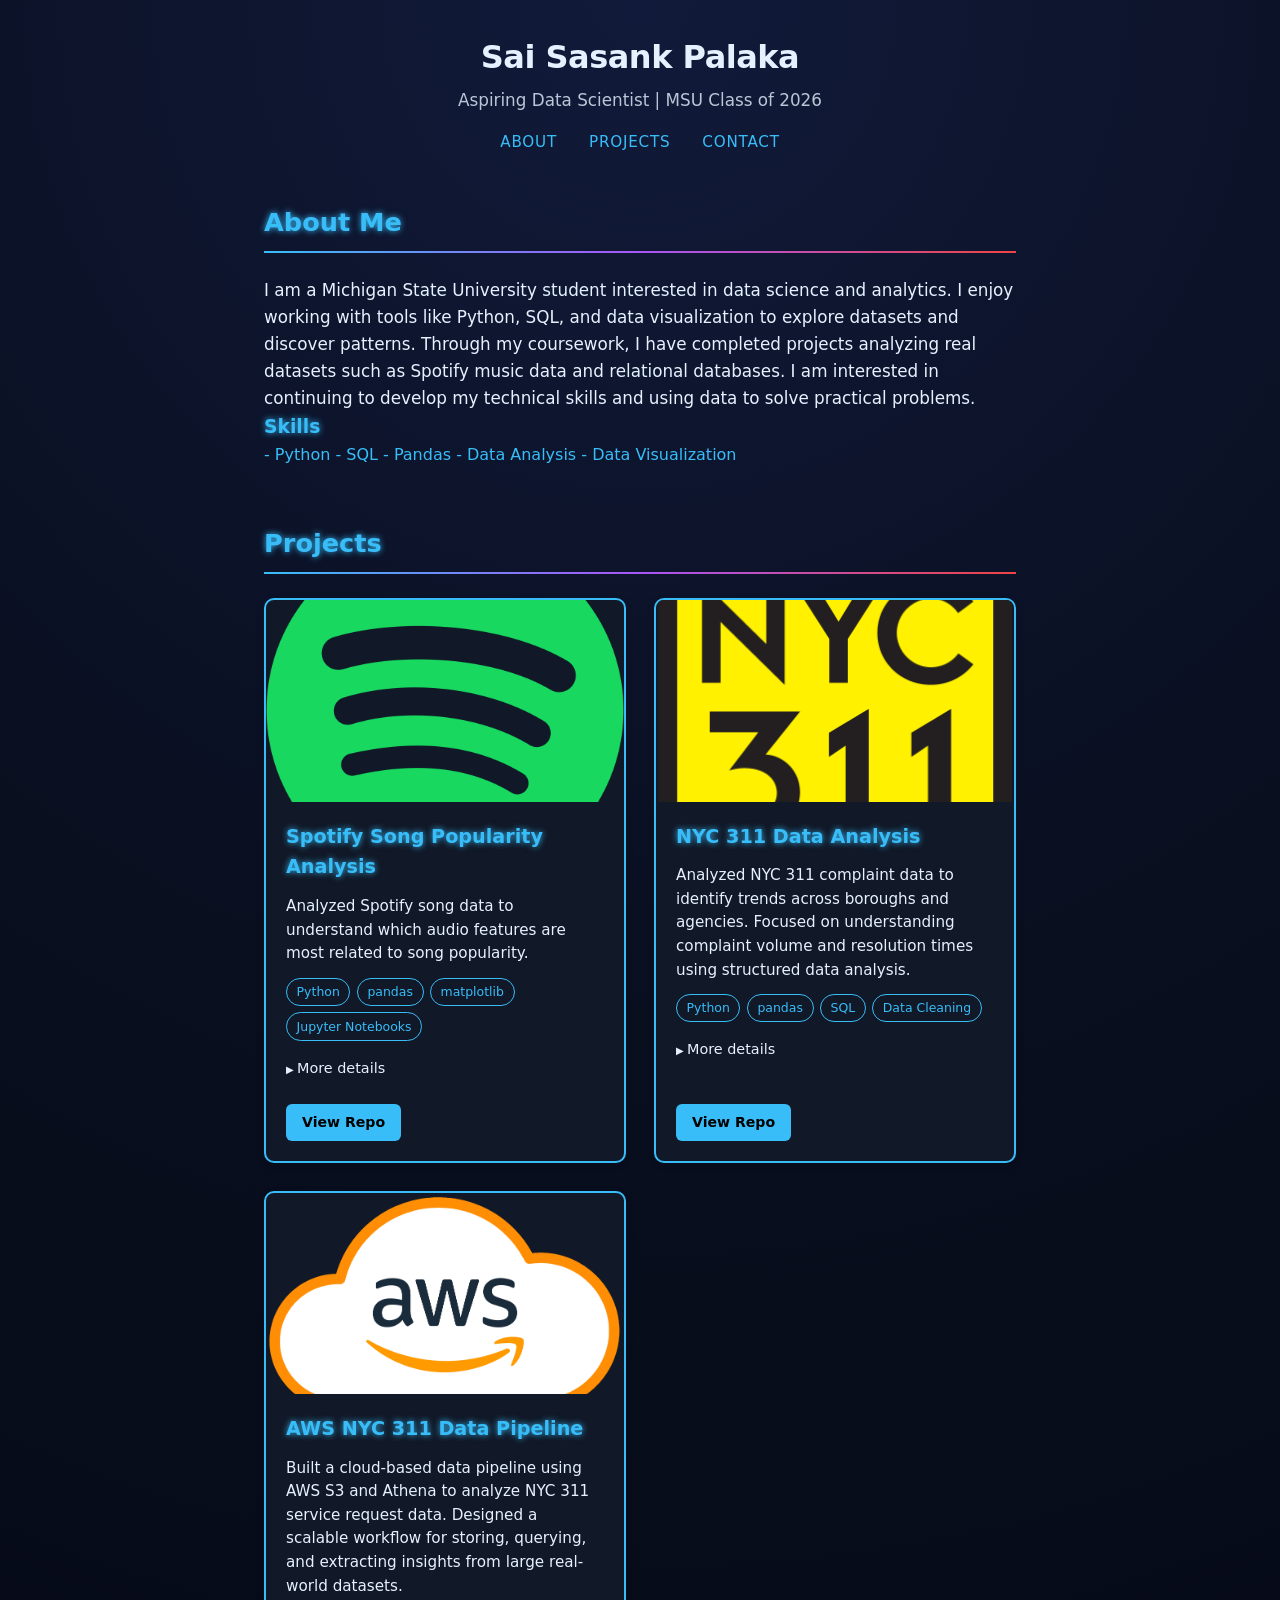
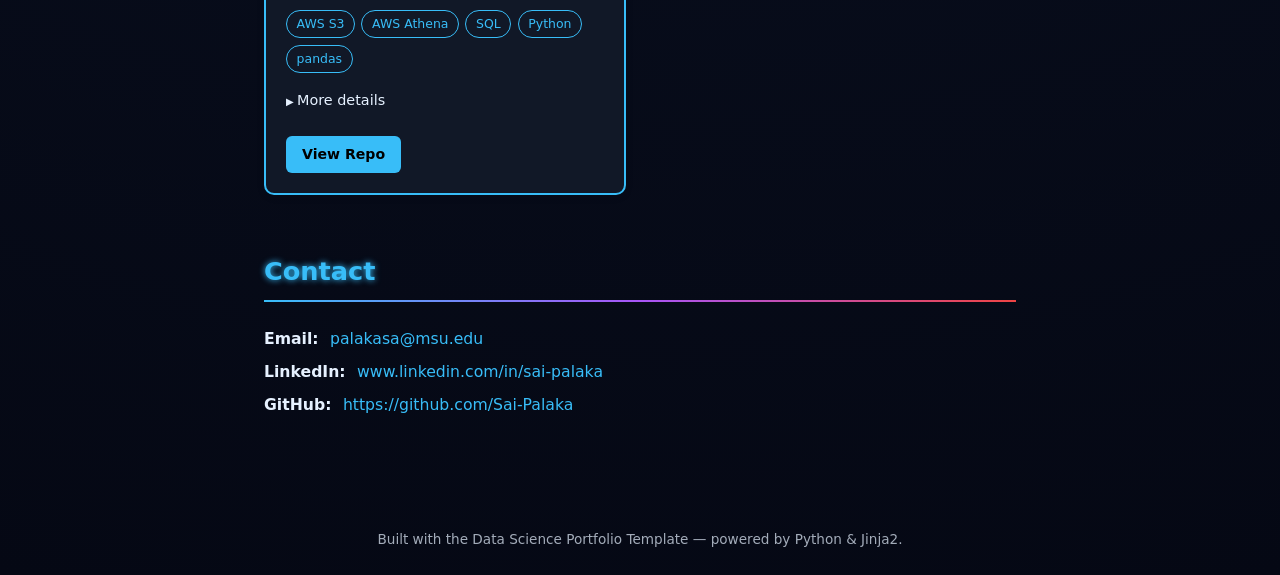
==== commit da7583dd: "Update project images" ====
--- a/docs/index.html
+++ b/docs/index.html
@@ -69,7 +69,7 @@
       <!-- Project thumbnail image -->
       <div class="project-image-wrapper">
         <img
-          src="img/spotify_analysis.png"
+          src="img/spotify.png"
           alt="Thumbnail for Spotify Song Popularity Analysis"
           class="project-image"
         />
